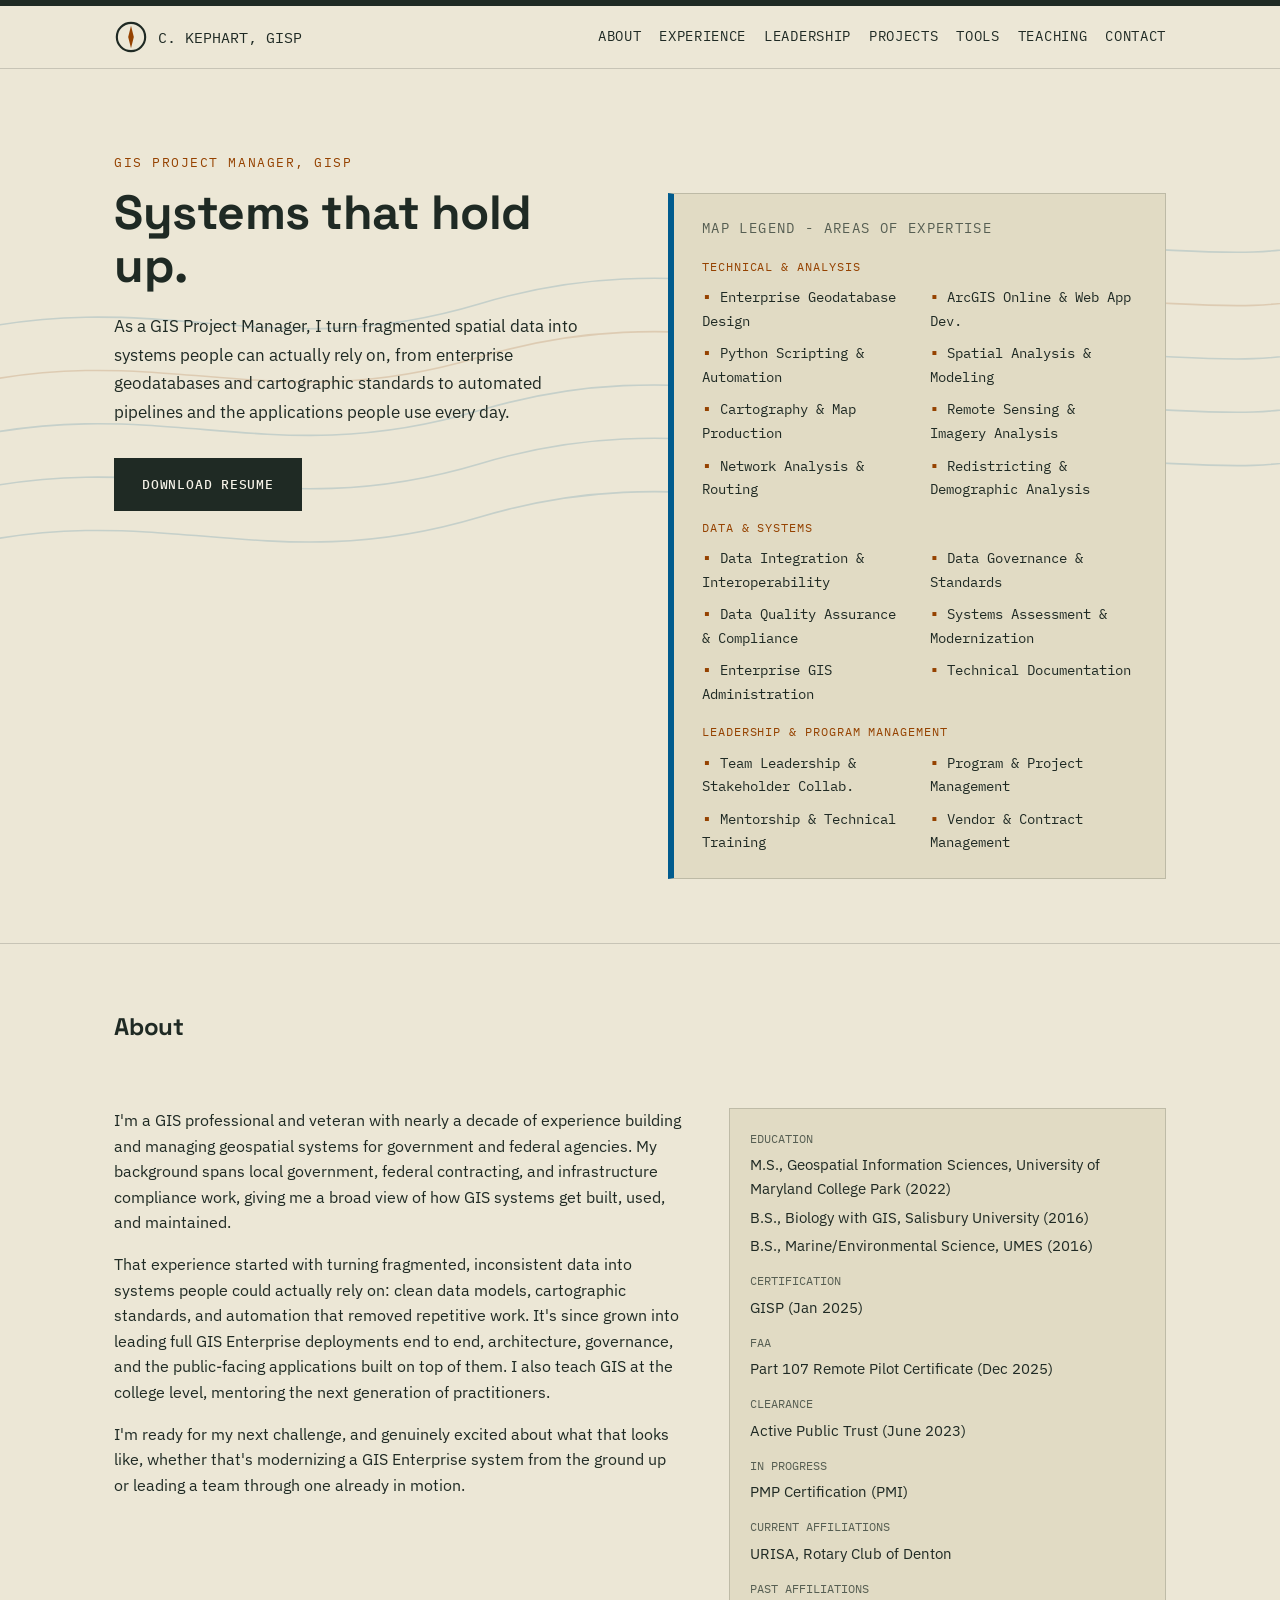
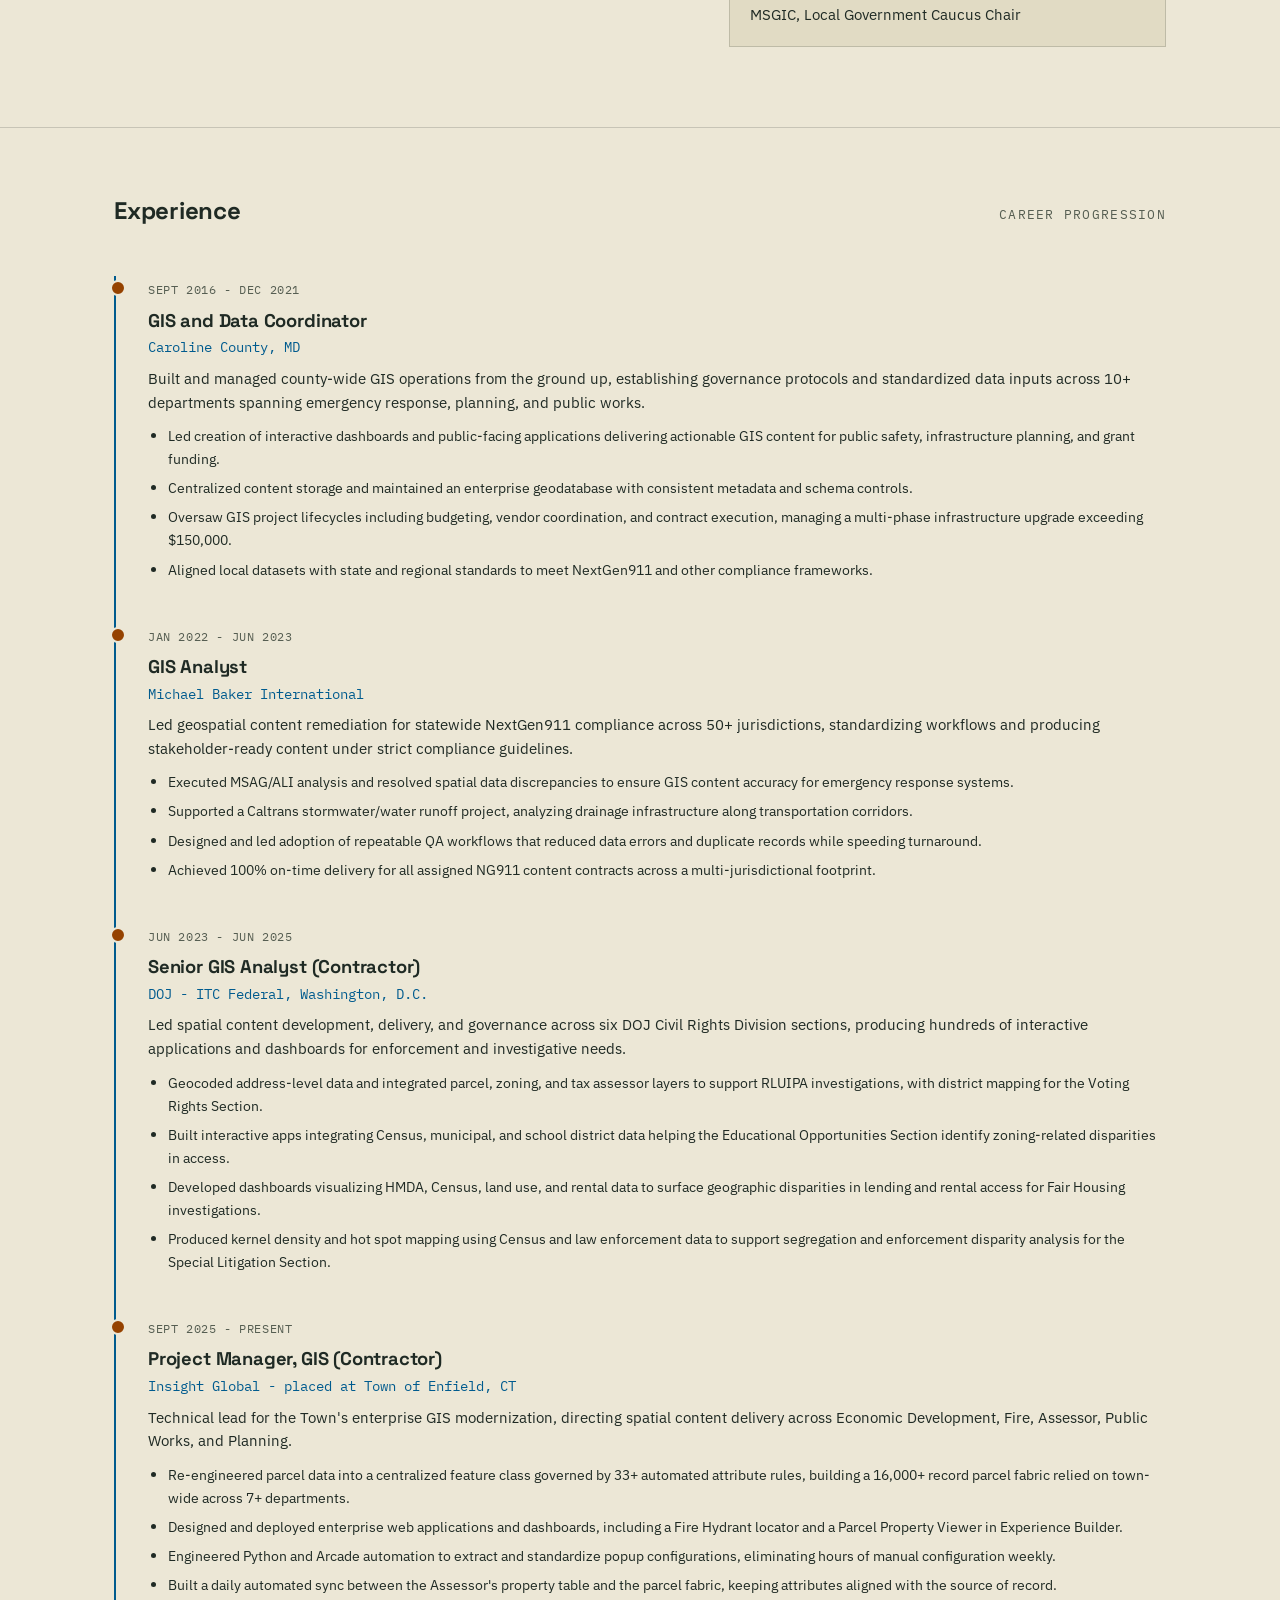
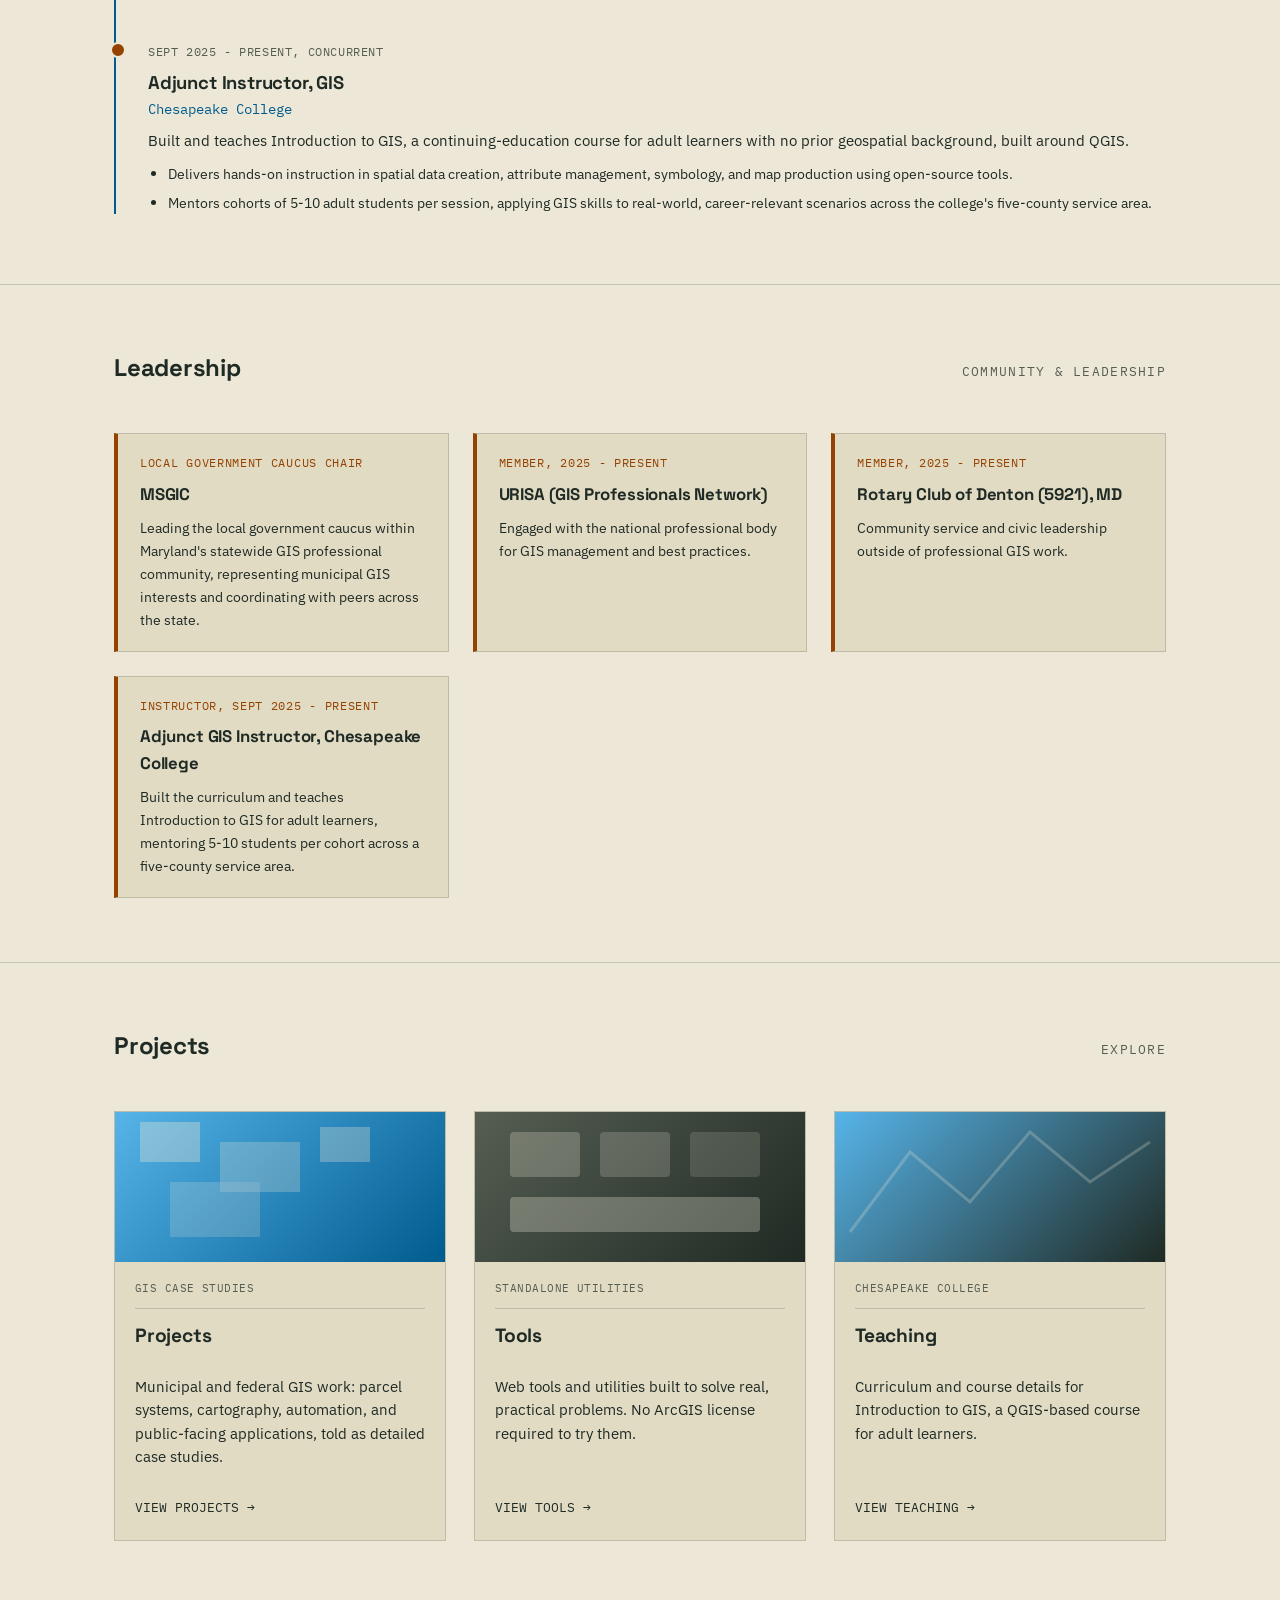
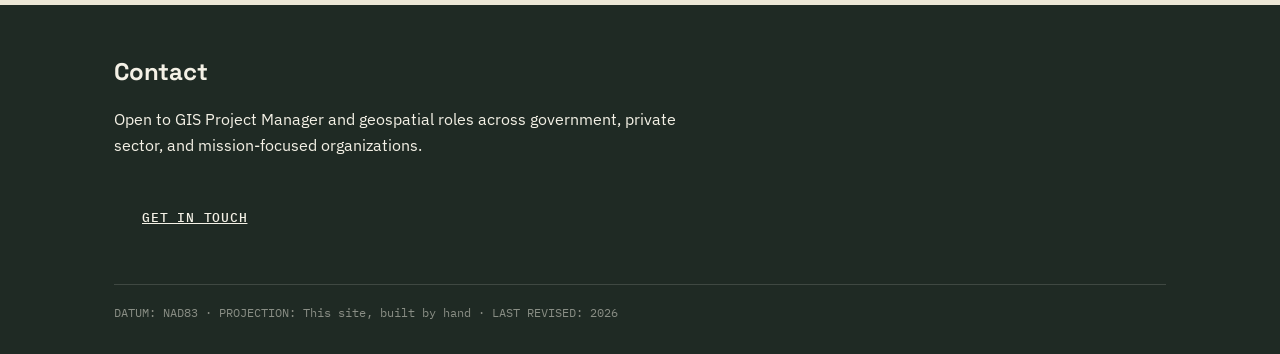
==== index.html @ 97ca21b7 "Add files via upload" ====
<!DOCTYPE html>
<html lang="en">
<head>
<meta charset="UTF-8">
<meta name="viewport" content="width=device-width, initial-scale=1.0">
<title>Chris Kephart, GISP - GIS Portfolio</title>
<meta name="description" content="GIS Project Manager & Analyst - cartography, geospatial automation, and web mapping portfolio.">
<link rel="preconnect" href="https://fonts.googleapis.com">
<link href="https://fonts.googleapis.com/css2?family=Space+Grotesk:wght@500;700&family=IBM+Plex+Sans:wght@400;500;600&family=IBM+Plex+Mono:wght@400;500&display=swap" rel="stylesheet">
<link rel="stylesheet" href="css/style.css">
</head>
<body>

<div class="chart-frame">
  <nav class="wrap">
    <a href="index.html" class="brand" style="text-decoration:none;">
      <svg class="compass" viewBox="0 0 24 24" fill="none" xmlns="http://www.w3.org/2000/svg">
        <circle cx="12" cy="12" r="10" stroke="#1F2A24" stroke-width="1.5"/>
        <path d="M12 4L14 12L12 20L10 12L12 4Z" fill="#954200"/>
      </svg>
      C. KEPHART, GISP
    </a>
    <div class="nav-links">
      <a href="#about">About</a>
      <a href="#experience">Experience</a>
      <a href="#leadership">Leadership</a>
      <a href="projects/index.html">Projects</a>
      <a href="tools/index.html">Tools</a>
      <a href="teaching/index.html">Teaching</a>
      <a href="contact.html">Contact</a>
    </div>
  </nav>
</div>

<header class="hero">
  <svg class="contour-bg" viewBox="0 0 1200 500" preserveAspectRatio="none" xmlns="http://www.w3.org/2000/svg">
    <path d="M-50,450 C150,400 250,480 450,420 C650,360 750,440 950,380 C1050,350 1150,390 1250,360" stroke="#005B8E" stroke-width="1.5" fill="none"/>
    <path d="M-50,400 C150,350 250,430 450,370 C650,310 750,390 950,330 C1050,300 1150,340 1250,310" stroke="#005B8E" stroke-width="1.5" fill="none"/>
    <path d="M-50,350 C150,300 250,380 450,320 C650,260 750,340 950,280 C1050,250 1150,290 1250,260" stroke="#005B8E" stroke-width="1.5" fill="none"/>
    <path d="M-50,300 C150,250 250,330 450,270 C650,210 750,290 950,230 C1050,200 1150,240 1250,210" stroke="#954200" stroke-width="1.5" fill="none"/>
    <path d="M-50,250 C150,200 250,280 450,220 C650,160 750,240 950,180 C1050,150 1150,190 1250,160" stroke="#005B8E" stroke-width="1.5" fill="none"/>
  </svg>
  <div class="wrap">
    <div class="hero-grid">
      <div>
        <div class="eyebrow">GIS Project Manager, GISP</div>
        <h1>Systems that hold up.</h1>
        <p class="lede">As a GIS Project Manager, I turn fragmented spatial data into systems people can actually rely on, from enterprise geodatabases and cartographic standards to automated pipelines and the applications people use every day.</p>
        <div class="hero-actions">
          <a href="assets/resume.pdf" class="btn">Download Resume</a>
        </div>
      </div>

      <div class="legend-box legend-box-large">
        <div class="legend-title">Map Legend - Areas of Expertise</div>

        <div class="legend-subtitle">Technical &amp; Analysis</div>
        <div class="legend-grid legend-grid-large">
          <span>Enterprise Geodatabase Design</span>
          <span>ArcGIS Online &amp; Web App Dev.</span>
          <span>Python Scripting &amp; Automation</span>
          <span>Spatial Analysis &amp; Modeling</span>
          <span>Cartography &amp; Map Production</span>
          <span>Remote Sensing &amp; Imagery Analysis</span>
          <span>Network Analysis &amp; Routing</span>
          <span>Redistricting &amp; Demographic Analysis</span>
        </div>

        <div class="legend-subtitle">Data &amp; Systems</div>
        <div class="legend-grid legend-grid-large">
          <span>Data Integration &amp; Interoperability</span>
          <span>Data Governance &amp; Standards</span>
          <span>Data Quality Assurance &amp; Compliance</span>
          <span>Systems Assessment &amp; Modernization</span>
          <span>Enterprise GIS Administration</span>
          <span>Technical Documentation</span>
        </div>

        <div class="legend-subtitle">Leadership &amp; Program Management</div>
        <div class="legend-grid legend-grid-large">
          <span>Team Leadership &amp; Stakeholder Collab.</span>
          <span>Program &amp; Project Management</span>
          <span>Mentorship &amp; Technical Training</span>
          <span>Vendor &amp; Contract Management</span>
        </div>
      </div>
    </div>
  </div>
</header>

<section id="about">
  <div class="wrap">
    <div class="section-head">
      <h2>About</h2>
    </div>
    <div class="about-grid">
      <div>
        <p>I'm a GIS professional and veteran with nearly a decade of experience building and managing geospatial systems for government and federal agencies. My background spans local government, federal contracting, and infrastructure compliance work, giving me a broad view of how GIS systems get built, used, and maintained.</p>
        <p>That experience started with turning fragmented, inconsistent data into systems people could actually rely on: clean data models, cartographic standards, and automation that removed repetitive work. It's since grown into leading full GIS Enterprise deployments end to end, architecture, governance, and the public-facing applications built on top of them. I also teach GIS at the college level, mentoring the next generation of practitioners.</p>
        <p>I'm ready for my next challenge, and genuinely excited about what that looks like, whether that's modernizing a GIS Enterprise system from the ground up or leading a team through one already in motion.</p>
      </div>
      <dl class="credentials">
        <dt>Education</dt>
        <dd>M.S., Geospatial Information Sciences, University of Maryland College Park (2022)</dd>
        <dd>B.S., Biology with GIS, Salisbury University (2016)</dd>
        <dd>B.S., Marine/Environmental Science, UMES (2016)</dd>
        <dt>Certification</dt>
        <dd>GISP (Jan 2025)</dd>
        <dt>FAA</dt>
        <dd>Part 107 Remote Pilot Certificate (Dec 2025)</dd>
        <dt>Clearance</dt>
        <dd>Active Public Trust (June 2023)</dd>
        <dt>In Progress</dt>
        <dd>PMP Certification (PMI)</dd>
        <dt>Current Affiliations</dt>
        <dd>URISA, Rotary Club of Denton</dd>
        <dt>Past Affiliations</dt>
        <dd>MSGIC, Local Government Caucus Chair</dd>
      </dl>
    </div>
  </div>
</section>

<section id="experience">
  <div class="wrap">
    <div class="section-head">
      <h2>Experience</h2>
      <span class="section-tag">Career Progression</span>
    </div>
    <div class="timeline">

      <div class="timeline-item">
        <span class="role-date">Sept 2016 - Dec 2021</span>
        <h3>GIS and Data Coordinator</h3>
        <span class="employer">Caroline County, MD</span>
        <p>Built and managed county-wide GIS operations from the ground up, establishing governance protocols and standardized data inputs across 10+ departments spanning emergency response, planning, and public works.</p>
        <ul>
          <li>Led creation of interactive dashboards and public-facing applications delivering actionable GIS content for public safety, infrastructure planning, and grant funding.</li>
          <li>Centralized content storage and maintained an enterprise geodatabase with consistent metadata and schema controls.</li>
          <li>Oversaw GIS project lifecycles including budgeting, vendor coordination, and contract execution, managing a multi-phase infrastructure upgrade exceeding $150,000.</li>
          <li>Aligned local datasets with state and regional standards to meet NextGen911 and other compliance frameworks.</li>
        </ul>
      </div>

      <div class="timeline-item">
        <span class="role-date">Jan 2022 - Jun 2023</span>
        <h3>GIS Analyst</h3>
        <span class="employer">Michael Baker International</span>
        <p>Led geospatial content remediation for statewide NextGen911 compliance across 50+ jurisdictions, standardizing workflows and producing stakeholder-ready content under strict compliance guidelines.</p>
        <ul>
          <li>Executed MSAG/ALI analysis and resolved spatial data discrepancies to ensure GIS content accuracy for emergency response systems.</li>
          <li>Supported a Caltrans stormwater/water runoff project, analyzing drainage infrastructure along transportation corridors.</li>
          <li>Designed and led adoption of repeatable QA workflows that reduced data errors and duplicate records while speeding turnaround.</li>
          <li>Achieved 100% on-time delivery for all assigned NG911 content contracts across a multi-jurisdictional footprint.</li>
        </ul>
      </div>

      <div class="timeline-item">
        <span class="role-date">Jun 2023 - Jun 2025</span>
        <h3>Senior GIS Analyst (Contractor)</h3>
        <span class="employer">DOJ - ITC Federal, Washington, D.C.</span>
        <p>Led spatial content development, delivery, and governance across six DOJ Civil Rights Division sections, producing hundreds of interactive applications and dashboards for enforcement and investigative needs.</p>
        <ul>
          <li>Geocoded address-level data and integrated parcel, zoning, and tax assessor layers to support RLUIPA investigations, with district mapping for the Voting Rights Section.</li>
          <li>Built interactive apps integrating Census, municipal, and school district data helping the Educational Opportunities Section identify zoning-related disparities in access.</li>
          <li>Developed dashboards visualizing HMDA, Census, land use, and rental data to surface geographic disparities in lending and rental access for Fair Housing investigations.</li>
          <li>Produced kernel density and hot spot mapping using Census and law enforcement data to support segregation and enforcement disparity analysis for the Special Litigation Section.</li>
        </ul>
      </div>

      <div class="timeline-item">
        <span class="role-date">Sept 2025 - Present</span>
        <h3>Project Manager, GIS (Contractor)</h3>
        <span class="employer">Insight Global - placed at Town of Enfield, CT</span>
        <p>Technical lead for the Town's enterprise GIS modernization, directing spatial content delivery across Economic Development, Fire, Assessor, Public Works, and Planning.</p>
        <ul>
          <li>Re-engineered parcel data into a centralized feature class governed by 33+ automated attribute rules, building a 16,000+ record parcel fabric relied on town-wide across 7+ departments.</li>
          <li>Designed and deployed enterprise web applications and dashboards, including a Fire Hydrant locator and a Parcel Property Viewer in Experience Builder.</li>
          <li>Engineered Python and Arcade automation to extract and standardize popup configurations, eliminating hours of manual configuration weekly.</li>
          <li>Built a daily automated sync between the Assessor's property table and the parcel fabric, keeping attributes aligned with the source of record.</li>
        </ul>
      </div>

      <div class="timeline-item">
        <span class="role-date">Sept 2025 - Present, concurrent</span>
        <h3>Adjunct Instructor, GIS</h3>
        <span class="employer">Chesapeake College</span>
        <p>Built and teaches Introduction to GIS, a continuing-education course for adult learners with no prior geospatial background, built around QGIS.</p>
        <ul>
          <li>Delivers hands-on instruction in spatial data creation, attribute management, symbology, and map production using open-source tools.</li>
          <li>Mentors cohorts of 5-10 adult students per session, applying GIS skills to real-world, career-relevant scenarios across the college's five-county service area.</li>
        </ul>
      </div>

    </div>
  </div>
</section>

<section id="leadership">
  <div class="wrap">
    <div class="section-head">
      <h2>Leadership</h2>
      <span class="section-tag">Community &amp; Leadership</span>
    </div>
    <div class="leadership-grid">
      <div class="leadership-card">
        <span class="role-tag">Local Government Caucus Chair</span>
        <h3>MSGIC</h3>
        <p>Leading the local government caucus within Maryland's statewide GIS professional community, representing municipal GIS interests and coordinating with peers across the state.</p>
      </div>
      <div class="leadership-card">
        <span class="role-tag">Member, 2025 - Present</span>
        <h3>URISA (GIS Professionals Network)</h3>
        <p>Engaged with the national professional body for GIS management and best practices.</p>
      </div>
      <div class="leadership-card">
        <span class="role-tag">Member, 2025 - Present</span>
        <h3>Rotary Club of Denton (5921), MD</h3>
        <p>Community service and civic leadership outside of professional GIS work.</p>
      </div>
      <div class="leadership-card">
        <span class="role-tag">Instructor, Sept 2025 - Present</span>
        <h3>Adjunct GIS Instructor, Chesapeake College</h3>
        <p>Built the curriculum and teaches Introduction to GIS for adult learners, mentoring 5-10 students per cohort across a five-county service area.</p>
      </div>
    </div>
  </div>
</section>

<section id="projects">
  <div class="wrap">
    <div class="section-head">
      <h2>Projects</h2>
      <span class="section-tag">Explore</span>
    </div>
    <div class="projects-grid">

      <a class="sheet" href="projects/index.html" style="text-decoration:none; color:inherit;">
        <div class="sheet-thumb">
          <svg viewBox="0 0 300 150" xmlns="http://www.w3.org/2000/svg">
            <rect x="10" y="10" width="60" height="40" fill="#ECE7D6" opacity="0.7"/>
            <rect x="90" y="30" width="80" height="50" fill="#ECE7D6" opacity="0.5"/>
            <rect x="190" y="15" width="50" height="35" fill="#ECE7D6" opacity="0.6"/>
            <rect x="40" y="70" width="90" height="55" fill="#ECE7D6" opacity="0.4"/>
          </svg>
        </div>
        <div class="sheet-body">
          <div class="sheet-marginalia">
            <span>GIS CASE STUDIES</span>
          </div>
          <h3>Projects</h3>
          <p>Municipal and federal GIS work: parcel systems, cartography, automation, and public-facing applications, told as detailed case studies.</p>
          <div class="sheet-link">View projects →</div>
        </div>
      </a>

      <a class="sheet" href="tools/index.html" style="text-decoration:none; color:inherit;">
        <div class="sheet-thumb" style="background:linear-gradient(135deg,#565E52,#1F2A24);">
          <svg viewBox="0 0 300 150" xmlns="http://www.w3.org/2000/svg">
            <rect x="20" y="20" width="70" height="45" rx="4" fill="#ECE7D6" opacity="0.5"/>
            <rect x="110" y="20" width="70" height="45" rx="4" fill="#ECE7D6" opacity="0.4"/>
            <rect x="200" y="20" width="70" height="45" rx="4" fill="#ECE7D6" opacity="0.3"/>
            <rect x="20" y="85" width="250" height="35" rx="4" fill="#ECE7D6" opacity="0.6"/>
          </svg>
        </div>
        <div class="sheet-body">
          <div class="sheet-marginalia">
            <span>STANDALONE UTILITIES</span>
          </div>
          <h3>Tools</h3>
          <p>Web tools and utilities built to solve real, practical problems. No ArcGIS license required to try them.</p>
          <div class="sheet-link">View tools →</div>
        </div>
      </a>

      <a class="sheet" href="teaching/index.html" style="text-decoration:none; color:inherit;">
        <div class="sheet-thumb" style="background:linear-gradient(135deg,#56B4E9,#1F2A24);">
          <svg viewBox="0 0 300 150" xmlns="http://www.w3.org/2000/svg">
            <path d="M0,120 L60,40 L120,90 L180,20 L240,70 L300,30" stroke="#ECE7D6" stroke-width="3" fill="none" opacity="0.5"/>
          </svg>
        </div>
        <div class="sheet-body">
          <div class="sheet-marginalia">
            <span>CHESAPEAKE COLLEGE</span>
          </div>
          <h3>Teaching</h3>
          <p>Curriculum and course details for Introduction to GIS, a QGIS-based course for adult learners.</p>
          <div class="sheet-link">View teaching →</div>
        </div>
      </a>

    </div>
  </div>
</section>

<footer>
  <div class="wrap">
    <h2>Contact</h2>
    <p style="max-width: 60ch;">Open to GIS Project Manager and geospatial roles across government, private sector, and mission-focused organizations.</p>
    <a href="contact.html" class="btn" style="margin-top:16px;">Get In Touch</a>
    <div class="foot-note">DATUM: NAD83 · PROJECTION: This site, built by hand · LAST REVISED: 2026</div>
  </div>
</footer>

</body>
</html>
---- css/style.css ----
/* ============================================
   TOKENS
   ============================================ */
:root {
  --ink: #1F2A24;
  --forest: #005B8E;
  --forest-light: #56B4E9;
  --rust: #954200;
  --slate: #565E52;
  --paper: #ECE7D6;
  --paper-dark: #E1DBC4;
  --paper-darker: #D3CBAE;
  --cream-text: #F4F1E6;

  --font-display: 'Space Grotesk', sans-serif;
  --font-body: 'IBM Plex Sans', sans-serif;
  --font-mono: 'IBM Plex Mono', monospace;

  --border-hairline: 1px solid rgba(31, 42, 36, 0.18);
  --max-width: 1100px;
}

/* Anchor offset so sticky nav doesn't cover section headings when jumping */
#about, #experience, #leadership, #projects {
  scroll-margin-top: 90px;
}

* { box-sizing: border-box; }

html { scroll-behavior: smooth; }

@media (prefers-reduced-motion: reduce) {
  html { scroll-behavior: auto; }
  *, *::before, *::after {
    animation-duration: 0.01ms !important;
    animation-iteration-count: 1 !important;
    transition-duration: 0.01ms !important;
  }
}

body {
  margin: 0;
  background: var(--paper);
  color: var(--ink);
  font-family: var(--font-body);
  font-size: 16px;
  line-height: 1.6;
}

a { color: var(--forest); text-decoration: none; }
a:hover { text-decoration: underline; }
a:focus-visible, button:focus-visible {
  outline: 2px solid var(--rust);
  outline-offset: 3px;
}

h1, h2, h3 {
  font-family: var(--font-display);
  color: var(--ink);
  margin: 0 0 0.4em 0;
  letter-spacing: -0.01em;
}

.mono {
  font-family: var(--font-mono);
  letter-spacing: 0.02em;
}

.wrap {
  max-width: var(--max-width);
  margin: 0 auto;
  padding: 0 24px;
}

/* ============================================
   TOP FRAME / NAV - border like a chart sheet
   ============================================ */
.chart-frame {
  border-top: 6px solid var(--ink);
  border-bottom: var(--border-hairline);
  background: var(--paper);
  position: sticky;
  top: 0;
  z-index: 50;
}

nav.wrap {
  display: flex;
  align-items: center;
  justify-content: space-between;
  padding-top: 14px;
  padding-bottom: 14px;
}

.brand {
  display: flex;
  align-items: center;
  gap: 10px;
  font-family: var(--font-mono);
  font-size: 0.95rem;
  color: var(--ink);
}

.compass {
  width: 34px;
  height: 34px;
  flex-shrink: 0;
}

.nav-links {
  display: flex;
  flex-wrap: wrap;
  gap: 8px 18px;
  font-family: var(--font-mono);
  font-size: 0.85rem;
  text-transform: uppercase;
  letter-spacing: 0.05em;
}

.nav-links a { color: var(--ink); }
.nav-links a:hover { color: var(--forest); text-decoration: none; border-bottom: 2px solid var(--rust); }

/* ============================================
   HERO - styled like a map title block
   ============================================ */
.hero {
  position: relative;
  padding: 84px 0 64px;
  overflow: hidden;
  border-bottom: var(--border-hairline);
}

.contour-bg {
  position: absolute;
  inset: 0;
  opacity: 0.16;
  pointer-events: none;
}

.hero .wrap { position: relative; z-index: 1; }

.hero-grid {
  display: grid;
  grid-template-columns: 1fr 1fr;
  gap: 56px;
  align-items: start;
}
@media (max-width: 860px) {
  .hero-grid { grid-template-columns: 1fr; gap: 40px; }
}

.eyebrow {
  font-family: var(--font-mono);
  font-size: 0.8rem;
  text-transform: uppercase;
  letter-spacing: 0.12em;
  color: var(--rust);
  margin-bottom: 14px;
}

.hero h1 {
  font-size: clamp(2rem, 4vw, 3rem);
  max-width: 14ch;
  line-height: 1.1;
  margin-top: 4px;
}

.hero p.lede {
  max-width: 48ch;
  font-size: 1.08rem;
  color: var(--ink);
  margin-top: 18px;
  line-height: 1.65;
}

.hero-actions {
  margin-top: 32px;
  display: flex;
  gap: 14px;
  flex-wrap: wrap;
}

.btn {
  font-family: var(--font-mono);
  font-size: 0.82rem;
  font-weight: 500;
  text-transform: uppercase;
  letter-spacing: 0.06em;
  padding: 14px 26px;
  border: 2px solid var(--ink);
  background: var(--ink);
  color: var(--cream-text);
  cursor: pointer;
  display: inline-block;
  transition: background 0.15s ease, border-color 0.15s ease, transform 0.1s ease;
}
.btn:hover { background: var(--forest); border-color: var(--forest); text-decoration: none; transform: translateY(-1px); }

.btn-outline {
  background: transparent;
  color: var(--ink);
}
.btn-outline:hover { background: var(--ink); color: var(--cream-text); }

/* Title-block legend box */
.legend-box {
  margin-top: 40px;
  border: var(--border-hairline);
  border-left: 4px solid var(--forest);
  background: var(--paper-dark);
  padding: 18px 22px;
  max-width: 640px;
}

.legend-box .legend-title {
  font-family: var(--font-mono);
  font-size: 0.75rem;
  text-transform: uppercase;
  letter-spacing: 0.1em;
  color: var(--slate);
  margin-bottom: 10px;
}

.legend-grid {
  display: grid;
  grid-template-columns: repeat(auto-fill, minmax(150px, 1fr));
  gap: 8px 20px;
  font-family: var(--font-mono);
  font-size: 0.82rem;
}

.legend-grid span::before {
  content: "▪";
  color: var(--rust);
  margin-right: 8px;
}

.legend-box-large {
  max-width: 820px;
  padding: 24px 28px;
  border-left-width: 6px;
}
.legend-box-large .legend-title {
  font-size: 0.85rem;
  margin-bottom: 16px;
}
.legend-subtitle {
  font-family: var(--font-mono);
  font-size: 0.72rem;
  text-transform: uppercase;
  letter-spacing: 0.08em;
  color: var(--rust);
  margin: 18px 0 8px;
}
.legend-subtitle:first-of-type { margin-top: 0; }
.legend-grid-large {
  font-size: 0.88rem;
  gap: 8px 20px;
}
.legend-grid-large span::before {
  font-size: 1rem;
}
section { padding: 64px 0; }
section + section { border-top: var(--border-hairline); }

.section-head {
  display: flex;
  align-items: baseline;
  justify-content: space-between;
  margin-bottom: 36px;
  flex-wrap: wrap;
  gap: 10px;
}

.section-tag {
  font-family: var(--font-mono);
  font-size: 0.8rem;
  color: var(--slate);
  text-transform: uppercase;
  letter-spacing: 0.1em;
}

/* About */
.about-grid {
  display: grid;
  grid-template-columns: 1.3fr 1fr;
  gap: 48px;
}
@media (max-width: 760px) {
  .about-grid { grid-template-columns: 1fr; }
}

.credentials {
  border: var(--border-hairline);
  background: var(--paper-dark);
  padding: 20px;
}
.credentials dt {
  font-family: var(--font-mono);
  font-size: 0.75rem;
  text-transform: uppercase;
  color: var(--slate);
  margin-top: 14px;
}
.credentials dt:first-child { margin-top: 0; }
.credentials dd {
  margin: 4px 0 0 0;
  font-size: 0.95rem;
}

/* Projects grid - "map sheets" */
.projects-grid {
  display: grid;
  grid-template-columns: repeat(auto-fit, minmax(280px, 1fr));
  gap: 28px;
}

.sheet {
  border: var(--border-hairline);
  background: var(--paper-dark);
  display: flex;
  flex-direction: column;
  transition: transform 0.15s ease, box-shadow 0.15s ease;
}
.sheet:hover {
  transform: translateY(-3px);
  box-shadow: 4px 4px 0 var(--forest);
}

.sheet-thumb {
  height: 150px;
  background: linear-gradient(135deg, var(--forest-light), var(--forest));
  position: relative;
  overflow: hidden;
}
.sheet-thumb svg { width: 100%; height: 100%; opacity: 0.5; }

.sheet-body { padding: 18px 20px 22px; flex: 1; display: flex; flex-direction: column; }

.sheet-marginalia {
  font-family: var(--font-mono);
  font-size: 0.7rem;
  color: var(--slate);
  text-transform: uppercase;
  letter-spacing: 0.04em;
  border-bottom: var(--border-hairline);
  padding-bottom: 10px;
  margin-bottom: 12px;
  display: flex;
  flex-wrap: wrap;
  gap: 4px 14px;
}

.sheet h3 { font-size: 1.2rem; margin-bottom: 8px; }
.sheet p { font-size: 0.92rem; color: var(--ink); flex: 1; }

.sheet-link {
  margin-top: 14px;
  font-family: var(--font-mono);
  font-size: 0.8rem;
  text-transform: uppercase;
}

.status-tag {
  display: inline-block;
  font-family: var(--font-mono);
  font-size: 0.65rem;
  text-transform: uppercase;
  padding: 2px 8px;
  border: 1px solid var(--rust);
  color: var(--rust);
  margin-left: 8px;
}

/* Timeline */
.timeline {
  position: relative;
  padding-left: 32px;
  border-left: 2px solid var(--forest);
}

.timeline-item {
  position: relative;
  padding-bottom: 36px;
}
.timeline-item:last-child { padding-bottom: 0; }

.timeline-item::before {
  content: "";
  position: absolute;
  left: -38px;
  top: 4px;
  width: 12px;
  height: 12px;
  background: var(--rust);
  border: 2px solid var(--paper);
  border-radius: 50%;
}

.timeline-item .role-date {
  font-family: var(--font-mono);
  font-size: 0.75rem;
  color: var(--slate);
  text-transform: uppercase;
  letter-spacing: 0.05em;
}

.timeline-item h3 { font-size: 1.15rem; margin: 4px 0 2px; }
.timeline-item .employer {
  font-family: var(--font-mono);
  font-size: 0.85rem;
  color: var(--forest);
  margin-bottom: 8px;
  display: block;
}
.timeline-item p { font-size: 0.92rem; margin: 0 0 10px; }
.timeline-item ul {
  margin: 8px 0 0;
  padding-left: 20px;
  font-size: 0.9rem;
}
.timeline-item ul li { margin-bottom: 6px; }

.todo-note {
  font-family: var(--font-mono);
  font-size: 0.75rem;
  color: var(--rust);
}

/* Leadership */
.leadership-grid {
  display: grid;
  grid-template-columns: repeat(auto-fit, minmax(260px, 1fr));
  gap: 24px;
}
.leadership-card {
  border: var(--border-hairline);
  border-left: 4px solid var(--rust);
  background: var(--paper-dark);
  padding: 20px 22px;
}
.leadership-card .role-tag {
  font-family: var(--font-mono);
  font-size: 0.72rem;
  text-transform: uppercase;
  letter-spacing: 0.06em;
  color: var(--rust);
  margin-bottom: 8px;
  display: block;
}
.leadership-card h3 { font-size: 1.05rem; margin-bottom: 8px; }
.leadership-card p { font-size: 0.9rem; margin: 0; }

/* Footer / contact */
footer {
  background: var(--ink);
  color: var(--cream-text);
  padding: 48px 0 32px;
}
footer h2 { color: var(--cream-text); }
footer a { color: var(--cream-text); text-decoration: underline; }

.contact-row {
  display: flex;
  gap: 32px;
  flex-wrap: wrap;
  margin-top: 20px;
  font-family: var(--font-mono);
  font-size: 0.9rem;
}

.foot-note {
  margin-top: 40px;
  font-family: var(--font-mono);
  font-size: 0.75rem;
  color: rgba(244, 241, 230, 0.5);
  border-top: 1px solid rgba(244, 241, 230, 0.15);
  padding-top: 18px;
}

/* Project detail pages */
.project-hero {
  padding: 48px 0 32px;
  border-bottom: var(--border-hairline);
}
.back-link {
  font-family: var(--font-mono);
  font-size: 0.8rem;
  text-transform: uppercase;
  display: inline-block;
  margin-bottom: 24px;
}
.meta-strip {
  display: flex;
  flex-wrap: wrap;
  gap: 6px 28px;
  font-family: var(--font-mono);
  font-size: 0.82rem;
  color: var(--slate);
  border: var(--border-hairline);
  border-left: 4px solid var(--forest);
  background: var(--paper-dark);
  padding: 14px 20px;
  margin-top: 24px;
}
.meta-strip div span { color: var(--ink); display: block; font-size: 0.95rem; margin-top: 2px; }

.project-body { padding: 48px 0; max-width: 74ch; }
.project-body h2 { margin-top: 40px; font-size: 1.5rem; }
.project-body p { font-size: 1rem; }
.project-body img, .project-body .map-embed {
  width: 100%;
  border: var(--border-hairline);
  margin: 20px 0;
}
.map-embed { height: 420px; background: var(--paper-dark); }

/* Property viewer layout */
.viewer-layout {
  display: grid;
  grid-template-columns: 1fr 240px;
  gap: 0;
  border: var(--border-hairline);
  margin: 20px 0;
}
#property-viewer { height: 420px; }
.property-sidebar {
  background: var(--paper-dark);
  border-left: var(--border-hairline);
  padding: 16px;
}
.sidebar-title {
  font-family: var(--font-mono);
  font-size: 0.7rem;
  text-transform: uppercase;
  letter-spacing: 0.08em;
  color: var(--slate);
  margin-bottom: 12px;
  border-bottom: var(--border-hairline);
  padding-bottom: 8px;
}
.sidebar-field {
  font-size: 0.85rem;
  margin-bottom: 10px;
}
.sidebar-field span {
  display: block;
  font-family: var(--font-mono);
  font-size: 0.65rem;
  text-transform: uppercase;
  color: var(--slate);
  letter-spacing: 0.05em;
}
@media (max-width: 640px) {
  .viewer-layout { grid-template-columns: 1fr; }
}

/* Code block */
.code-block {
  background: var(--ink);
  color: var(--cream-text);
  font-family: var(--font-mono);
  font-size: 0.78rem;
  line-height: 1.55;
  padding: 20px;
  overflow-x: auto;
  border: var(--border-hairline);
  margin: 16px 0;
  white-space: pre;
}
.code-block .comment { color: var(--forest-light); }

.output-block {
  background: var(--paper-darker);
  font-family: var(--font-mono);
  font-size: 0.8rem;
  line-height: 1.5;
  padding: 16px 20px;
  border: var(--border-hairline);
  border-left: 4px solid var(--rust);
  margin: 16px 0;
  white-space: pre-wrap;
}

.subsection-label {
  font-family: var(--font-mono);
  font-size: 0.72rem;
  text-transform: uppercase;
  letter-spacing: 0.08em;
  color: var(--rust);
  margin: 40px 0 6px;
}
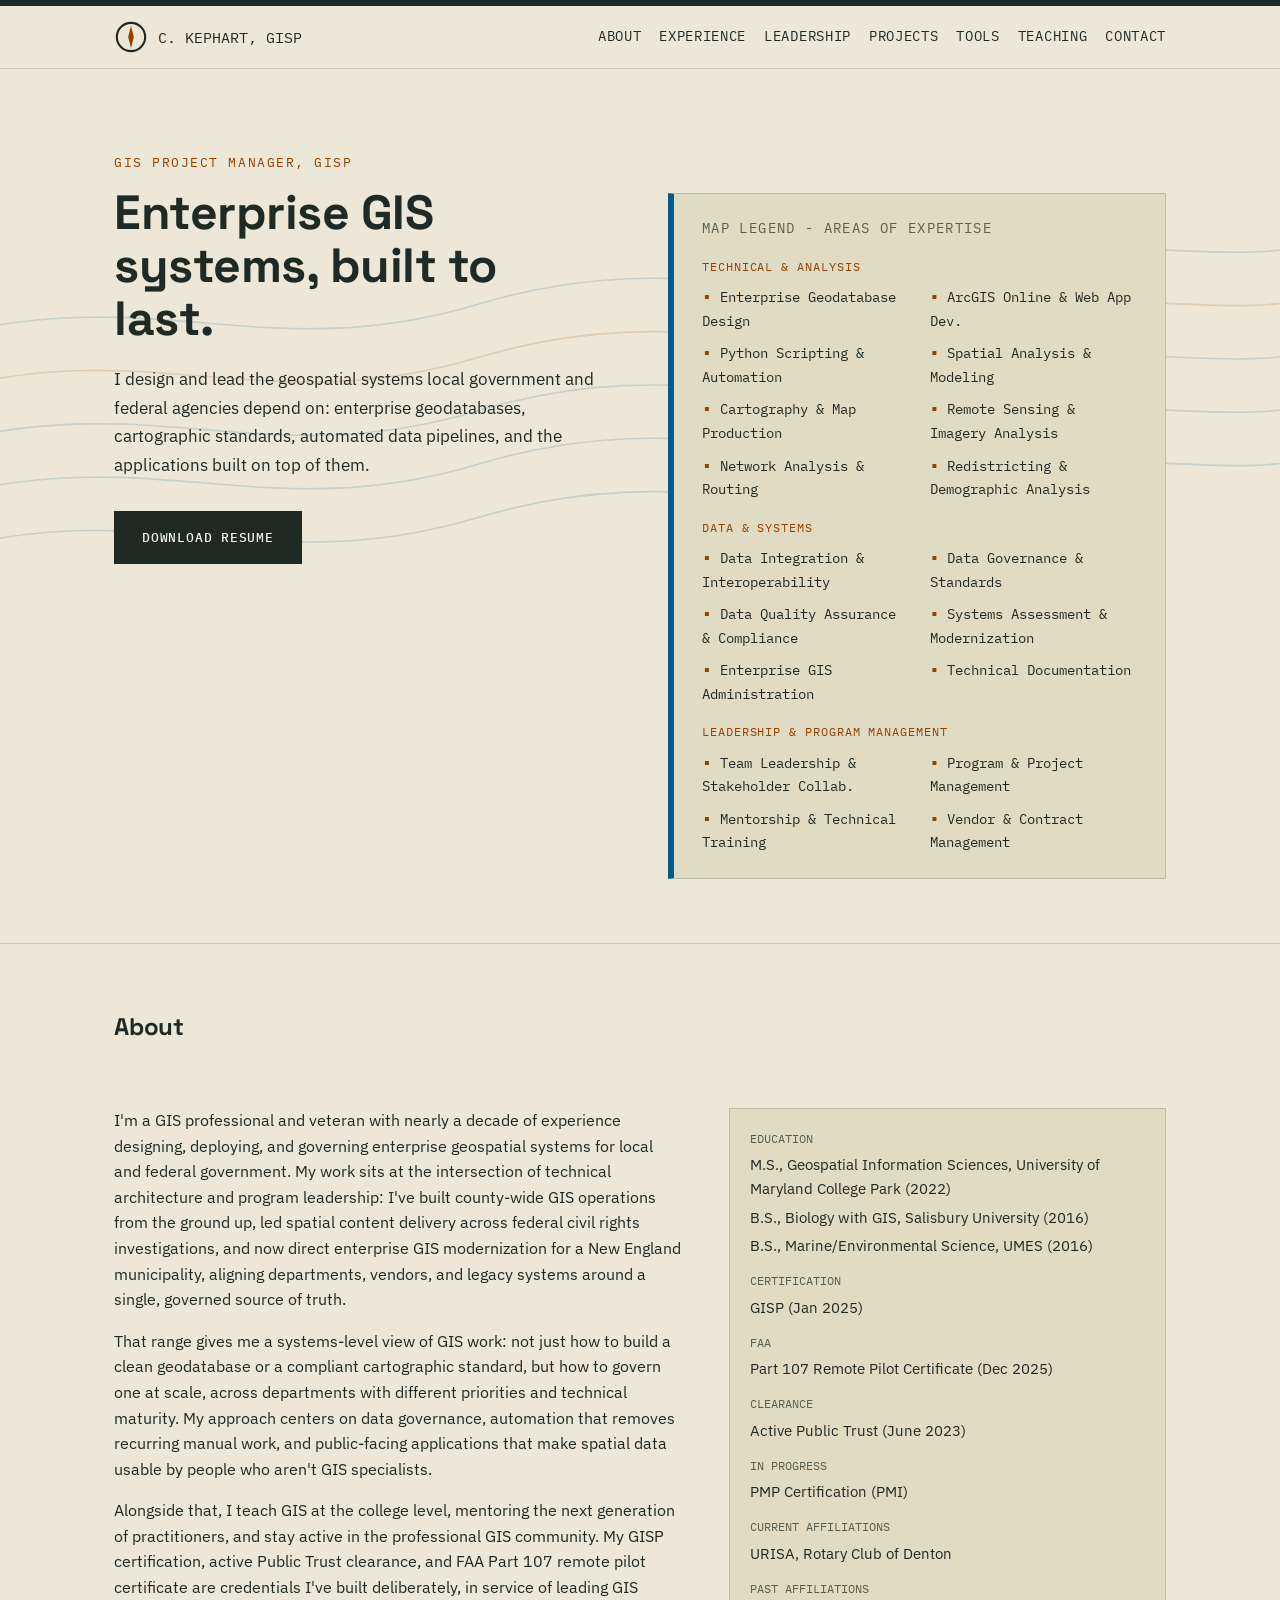
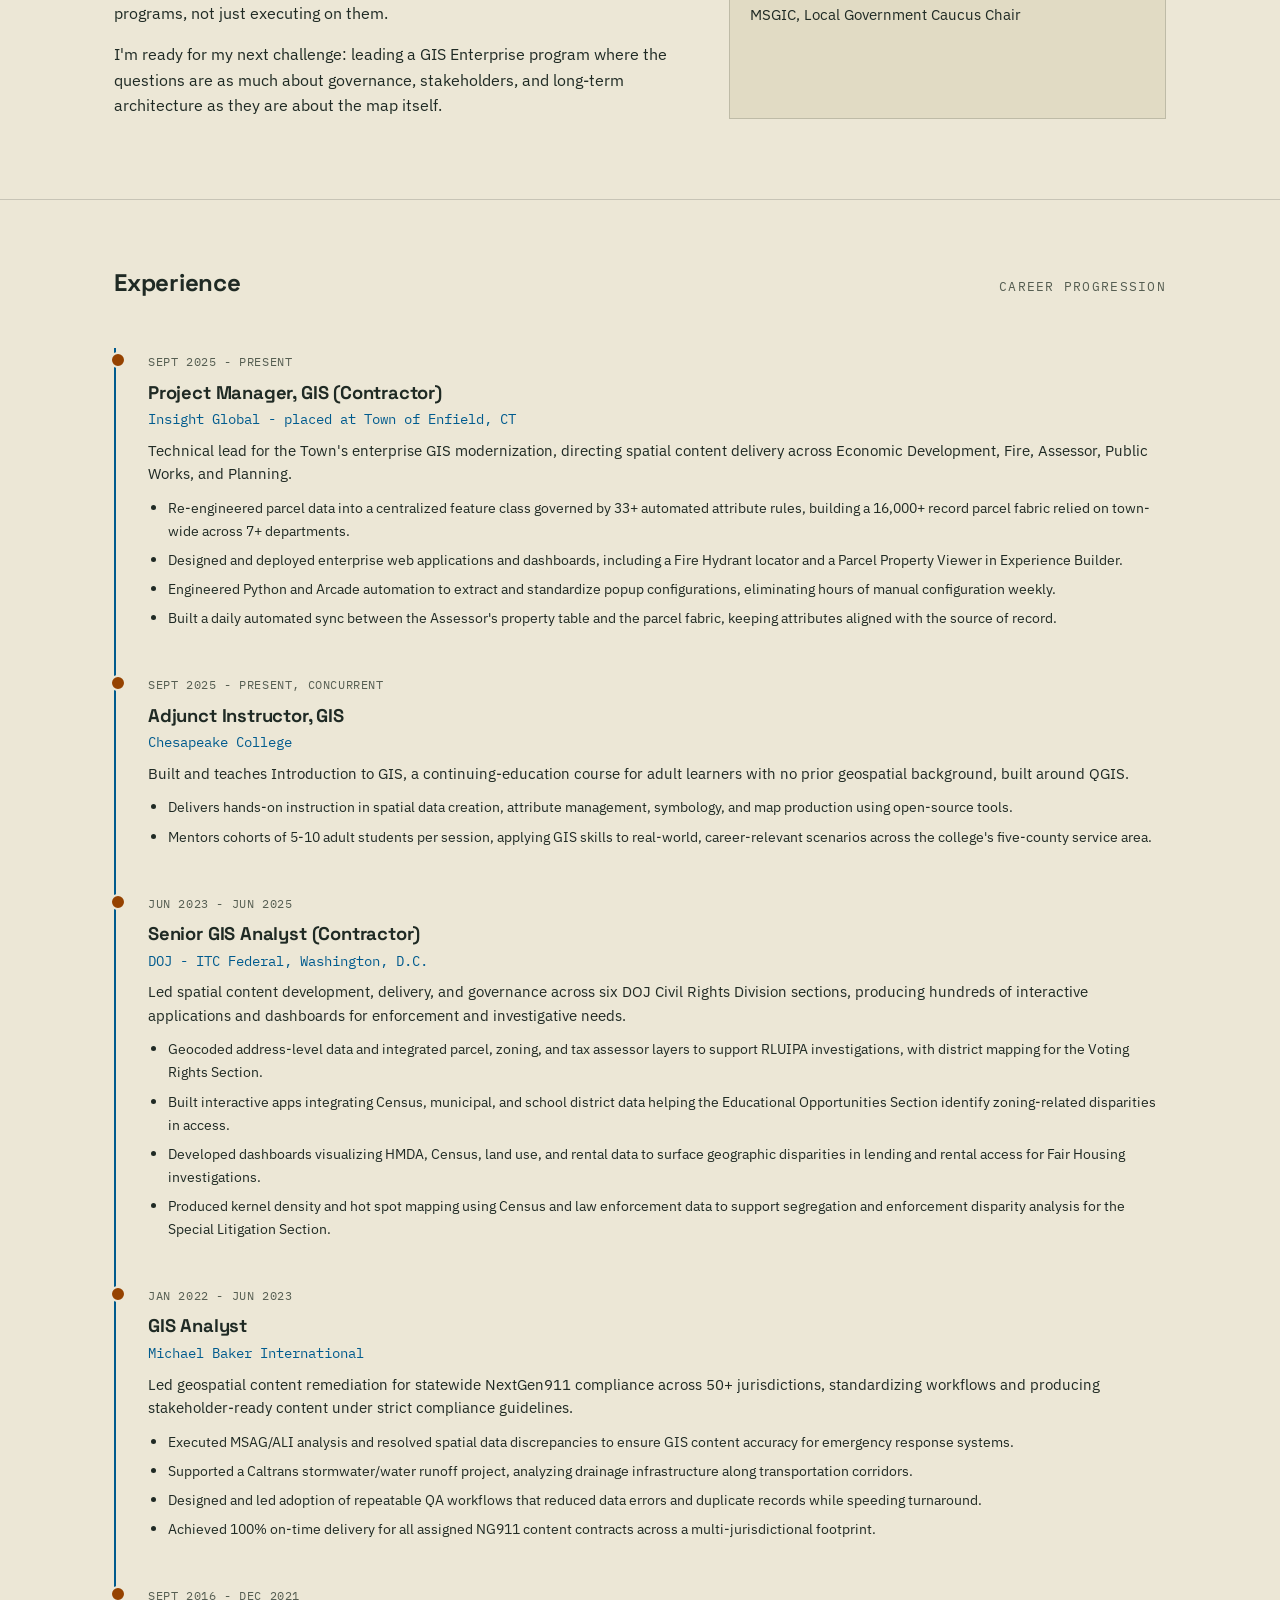
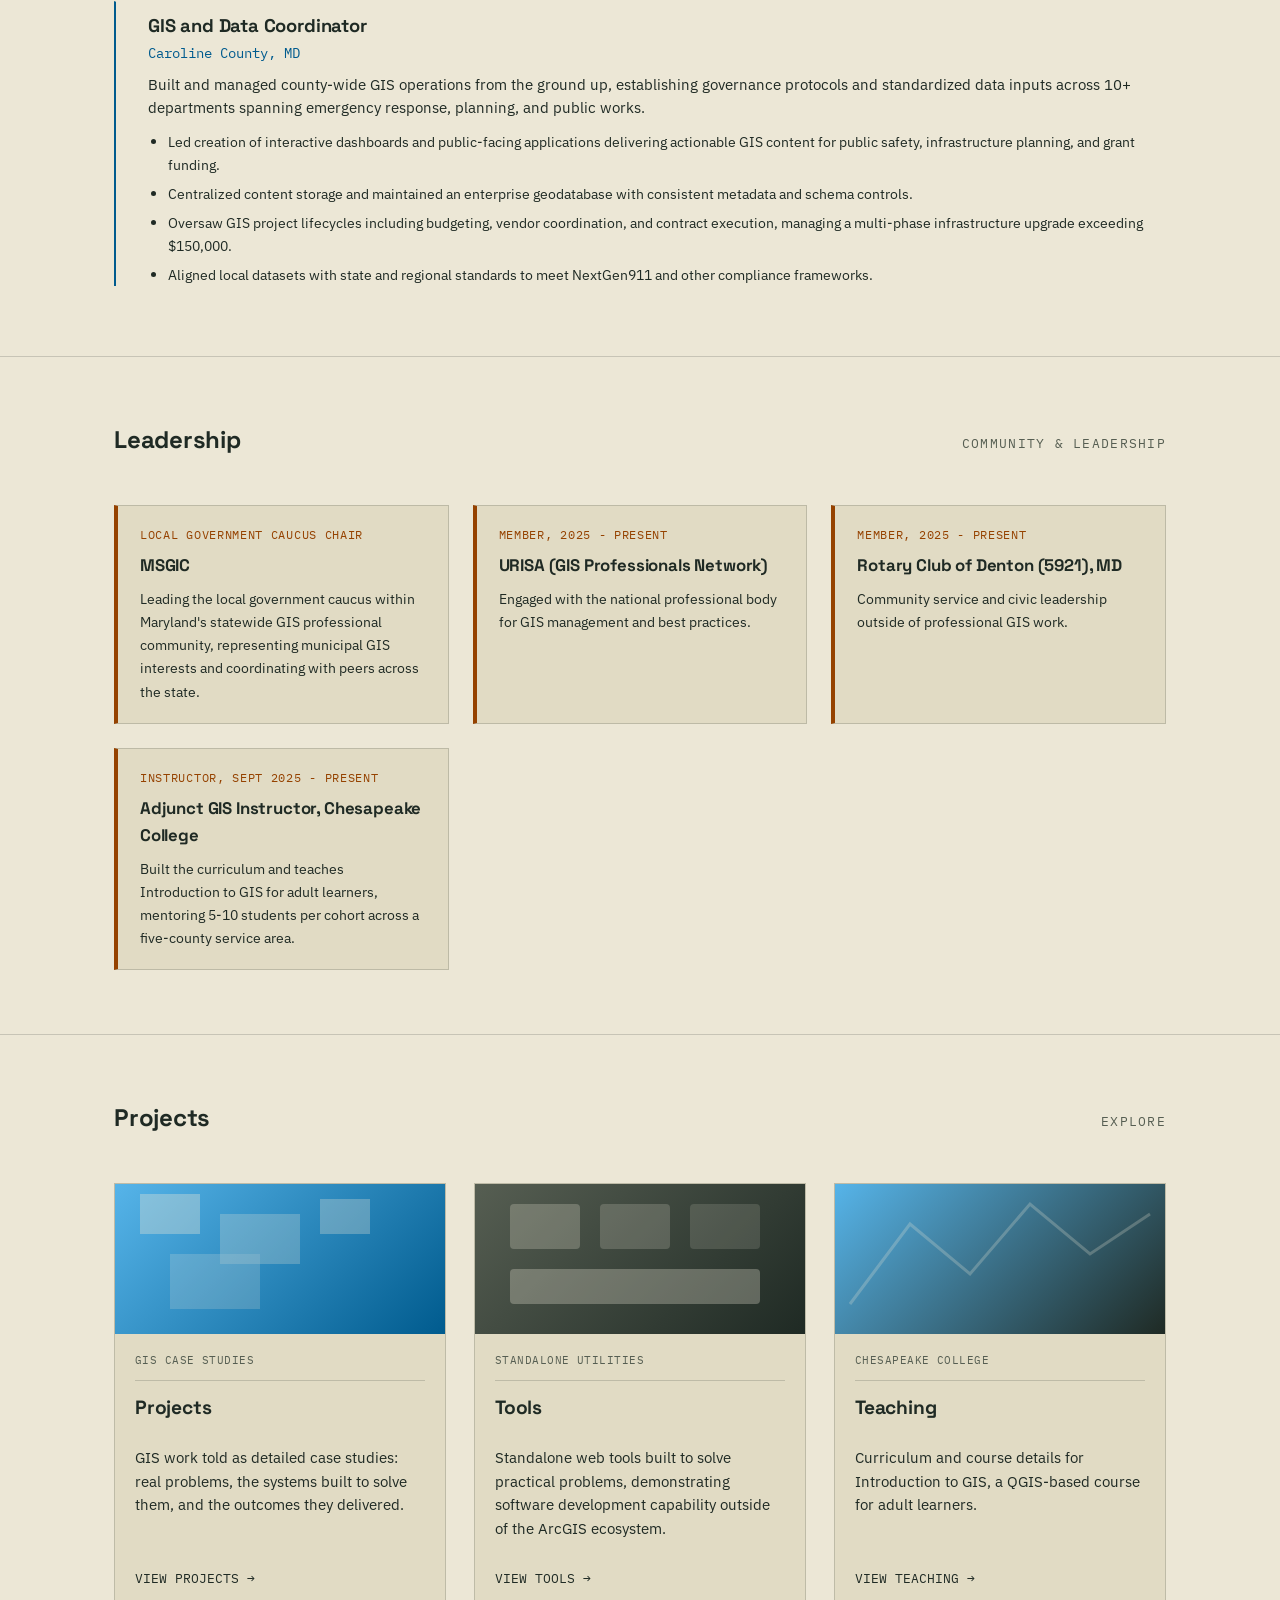
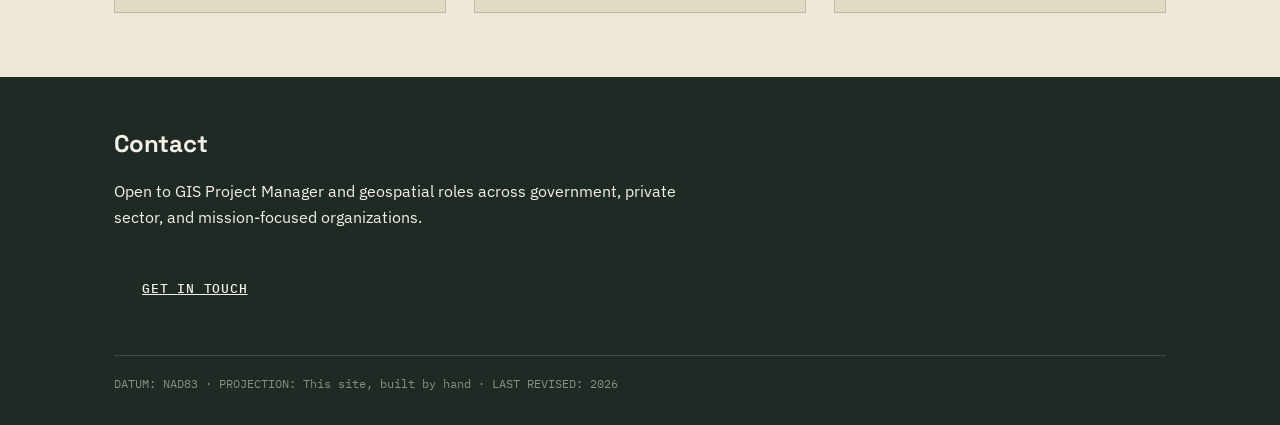
==== commit 74cfb918: "Add files via upload" ====
--- a/index.html
+++ b/index.html
@@ -13,7 +13,7 @@
 
 <div class="chart-frame">
   <nav class="wrap">
-    <a href="index.html" class="brand" style="text-decoration:none;">
+    <a href="#" class="brand" style="text-decoration:none;">
       <svg class="compass" viewBox="0 0 24 24" fill="none" xmlns="http://www.w3.org/2000/svg">
         <circle cx="12" cy="12" r="10" stroke="#1F2A24" stroke-width="1.5"/>
         <path d="M12 4L14 12L12 20L10 12L12 4Z" fill="#954200"/>
@@ -44,8 +44,8 @@
     <div class="hero-grid">
       <div>
         <div class="eyebrow">GIS Project Manager, GISP</div>
-        <h1>Systems that hold up.</h1>
-        <p class="lede">As a GIS Project Manager, I turn fragmented spatial data into systems people can actually rely on, from enterprise geodatabases and cartographic standards to automated pipelines and the applications people use every day.</p>
+        <h1>Enterprise GIS systems, built to last.</h1>
+        <p class="lede">I design and lead the geospatial systems local government and federal agencies depend on: enterprise geodatabases, cartographic standards, automated data pipelines, and the applications built on top of them.</p>
         <div class="hero-actions">
           <a href="assets/resume.pdf" class="btn">Download Resume</a>
         </div>
@@ -95,9 +95,10 @@
     </div>
     <div class="about-grid">
       <div>
-        <p>I'm a GIS professional and veteran with nearly a decade of experience building and managing geospatial systems for government and federal agencies. My background spans local government, federal contracting, and infrastructure compliance work, giving me a broad view of how GIS systems get built, used, and maintained.</p>
-        <p>That experience started with turning fragmented, inconsistent data into systems people could actually rely on: clean data models, cartographic standards, and automation that removed repetitive work. It's since grown into leading full GIS Enterprise deployments end to end, architecture, governance, and the public-facing applications built on top of them. I also teach GIS at the college level, mentoring the next generation of practitioners.</p>
-        <p>I'm ready for my next challenge, and genuinely excited about what that looks like, whether that's modernizing a GIS Enterprise system from the ground up or leading a team through one already in motion.</p>
+        <p>I'm a GIS professional and veteran with nearly a decade of experience designing, deploying, and governing enterprise geospatial systems for local and federal government. My work sits at the intersection of technical architecture and program leadership: I've built county-wide GIS operations from the ground up, led spatial content delivery across federal civil rights investigations, and now direct enterprise GIS modernization for a New England municipality, aligning departments, vendors, and legacy systems around a single, governed source of truth.</p>
+        <p>That range gives me a systems-level view of GIS work: not just how to build a clean geodatabase or a compliant cartographic standard, but how to govern one at scale, across departments with different priorities and technical maturity. My approach centers on data governance, automation that removes recurring manual work, and public-facing applications that make spatial data usable by people who aren't GIS specialists.</p>
+        <p>Alongside that, I teach GIS at the college level, mentoring the next generation of practitioners, and stay active in the professional GIS community. My GISP certification, active Public Trust clearance, and FAA Part 107 remote pilot certificate are credentials I've built deliberately, in service of leading GIS programs, not just executing on them.</p>
+        <p>I'm ready for my next challenge: leading a GIS Enterprise program where the questions are as much about governance, stakeholders, and long-term architecture as they are about the map itself.</p>
       </div>
       <dl class="credentials">
         <dt>Education</dt>
@@ -130,6 +131,56 @@
     <div class="timeline">
 
       <div class="timeline-item">
+        <span class="role-date">Sept 2025 - Present</span>
+        <h3>Project Manager, GIS (Contractor)</h3>
+        <span class="employer">Insight Global - placed at Town of Enfield, CT</span>
+        <p>Technical lead for the Town's enterprise GIS modernization, directing spatial content delivery across Economic Development, Fire, Assessor, Public Works, and Planning.</p>
+        <ul>
+          <li>Re-engineered parcel data into a centralized feature class governed by 33+ automated attribute rules, building a 16,000+ record parcel fabric relied on town-wide across 7+ departments.</li>
+          <li>Designed and deployed enterprise web applications and dashboards, including a Fire Hydrant locator and a Parcel Property Viewer in Experience Builder.</li>
+          <li>Engineered Python and Arcade automation to extract and standardize popup configurations, eliminating hours of manual configuration weekly.</li>
+          <li>Built a daily automated sync between the Assessor's property table and the parcel fabric, keeping attributes aligned with the source of record.</li>
+        </ul>
+      </div>
+
+      <div class="timeline-item">
+        <span class="role-date">Sept 2025 - Present, concurrent</span>
+        <h3>Adjunct Instructor, GIS</h3>
+        <span class="employer">Chesapeake College</span>
+        <p>Built and teaches Introduction to GIS, a continuing-education course for adult learners with no prior geospatial background, built around QGIS.</p>
+        <ul>
+          <li>Delivers hands-on instruction in spatial data creation, attribute management, symbology, and map production using open-source tools.</li>
+          <li>Mentors cohorts of 5-10 adult students per session, applying GIS skills to real-world, career-relevant scenarios across the college's five-county service area.</li>
+        </ul>
+      </div>
+
+      <div class="timeline-item">
+        <span class="role-date">Jun 2023 - Jun 2025</span>
+        <h3>Senior GIS Analyst (Contractor)</h3>
+        <span class="employer">DOJ - ITC Federal, Washington, D.C.</span>
+        <p>Led spatial content development, delivery, and governance across six DOJ Civil Rights Division sections, producing hundreds of interactive applications and dashboards for enforcement and investigative needs.</p>
+        <ul>
+          <li>Geocoded address-level data and integrated parcel, zoning, and tax assessor layers to support RLUIPA investigations, with district mapping for the Voting Rights Section.</li>
+          <li>Built interactive apps integrating Census, municipal, and school district data helping the Educational Opportunities Section identify zoning-related disparities in access.</li>
+          <li>Developed dashboards visualizing HMDA, Census, land use, and rental data to surface geographic disparities in lending and rental access for Fair Housing investigations.</li>
+          <li>Produced kernel density and hot spot mapping using Census and law enforcement data to support segregation and enforcement disparity analysis for the Special Litigation Section.</li>
+        </ul>
+      </div>
+
+      <div class="timeline-item">
+        <span class="role-date">Jan 2022 - Jun 2023</span>
+        <h3>GIS Analyst</h3>
+        <span class="employer">Michael Baker International</span>
+        <p>Led geospatial content remediation for statewide NextGen911 compliance across 50+ jurisdictions, standardizing workflows and producing stakeholder-ready content under strict compliance guidelines.</p>
+        <ul>
+          <li>Executed MSAG/ALI analysis and resolved spatial data discrepancies to ensure GIS content accuracy for emergency response systems.</li>
+          <li>Supported a Caltrans stormwater/water runoff project, analyzing drainage infrastructure along transportation corridors.</li>
+          <li>Designed and led adoption of repeatable QA workflows that reduced data errors and duplicate records while speeding turnaround.</li>
+          <li>Achieved 100% on-time delivery for all assigned NG911 content contracts across a multi-jurisdictional footprint.</li>
+        </ul>
+      </div>
+
+      <div class="timeline-item">
         <span class="role-date">Sept 2016 - Dec 2021</span>
         <h3>GIS and Data Coordinator</h3>
         <span class="employer">Caroline County, MD</span>
@@ -139,56 +190,6 @@
           <li>Centralized content storage and maintained an enterprise geodatabase with consistent metadata and schema controls.</li>
           <li>Oversaw GIS project lifecycles including budgeting, vendor coordination, and contract execution, managing a multi-phase infrastructure upgrade exceeding $150,000.</li>
           <li>Aligned local datasets with state and regional standards to meet NextGen911 and other compliance frameworks.</li>
-        </ul>
-      </div>
-
-      <div class="timeline-item">
-        <span class="role-date">Jan 2022 - Jun 2023</span>
-        <h3>GIS Analyst</h3>
-        <span class="employer">Michael Baker International</span>
-        <p>Led geospatial content remediation for statewide NextGen911 compliance across 50+ jurisdictions, standardizing workflows and producing stakeholder-ready content under strict compliance guidelines.</p>
-        <ul>
-          <li>Executed MSAG/ALI analysis and resolved spatial data discrepancies to ensure GIS content accuracy for emergency response systems.</li>
-          <li>Supported a Caltrans stormwater/water runoff project, analyzing drainage infrastructure along transportation corridors.</li>
-          <li>Designed and led adoption of repeatable QA workflows that reduced data errors and duplicate records while speeding turnaround.</li>
-          <li>Achieved 100% on-time delivery for all assigned NG911 content contracts across a multi-jurisdictional footprint.</li>
-        </ul>
-      </div>
-
-      <div class="timeline-item">
-        <span class="role-date">Jun 2023 - Jun 2025</span>
-        <h3>Senior GIS Analyst (Contractor)</h3>
-        <span class="employer">DOJ - ITC Federal, Washington, D.C.</span>
-        <p>Led spatial content development, delivery, and governance across six DOJ Civil Rights Division sections, producing hundreds of interactive applications and dashboards for enforcement and investigative needs.</p>
-        <ul>
-          <li>Geocoded address-level data and integrated parcel, zoning, and tax assessor layers to support RLUIPA investigations, with district mapping for the Voting Rights Section.</li>
-          <li>Built interactive apps integrating Census, municipal, and school district data helping the Educational Opportunities Section identify zoning-related disparities in access.</li>
-          <li>Developed dashboards visualizing HMDA, Census, land use, and rental data to surface geographic disparities in lending and rental access for Fair Housing investigations.</li>
-          <li>Produced kernel density and hot spot mapping using Census and law enforcement data to support segregation and enforcement disparity analysis for the Special Litigation Section.</li>
-        </ul>
-      </div>
-
-      <div class="timeline-item">
-        <span class="role-date">Sept 2025 - Present</span>
-        <h3>Project Manager, GIS (Contractor)</h3>
-        <span class="employer">Insight Global - placed at Town of Enfield, CT</span>
-        <p>Technical lead for the Town's enterprise GIS modernization, directing spatial content delivery across Economic Development, Fire, Assessor, Public Works, and Planning.</p>
-        <ul>
-          <li>Re-engineered parcel data into a centralized feature class governed by 33+ automated attribute rules, building a 16,000+ record parcel fabric relied on town-wide across 7+ departments.</li>
-          <li>Designed and deployed enterprise web applications and dashboards, including a Fire Hydrant locator and a Parcel Property Viewer in Experience Builder.</li>
-          <li>Engineered Python and Arcade automation to extract and standardize popup configurations, eliminating hours of manual configuration weekly.</li>
-          <li>Built a daily automated sync between the Assessor's property table and the parcel fabric, keeping attributes aligned with the source of record.</li>
-        </ul>
-      </div>
-
-      <div class="timeline-item">
-        <span class="role-date">Sept 2025 - Present, concurrent</span>
-        <h3>Adjunct Instructor, GIS</h3>
-        <span class="employer">Chesapeake College</span>
-        <p>Built and teaches Introduction to GIS, a continuing-education course for adult learners with no prior geospatial background, built around QGIS.</p>
-        <ul>
-          <li>Delivers hands-on instruction in spatial data creation, attribute management, symbology, and map production using open-source tools.</li>
-          <li>Mentors cohorts of 5-10 adult students per session, applying GIS skills to real-world, career-relevant scenarios across the college's five-county service area.</li>
         </ul>
       </div>
 
@@ -249,7 +250,7 @@
             <span>GIS CASE STUDIES</span>
           </div>
           <h3>Projects</h3>
-          <p>Municipal and federal GIS work: parcel systems, cartography, automation, and public-facing applications, told as detailed case studies.</p>
+          <p>GIS work told as detailed case studies: real problems, the systems built to solve them, and the outcomes they delivered.</p>
           <div class="sheet-link">View projects →</div>
         </div>
       </a>
@@ -268,7 +269,7 @@
             <span>STANDALONE UTILITIES</span>
           </div>
           <h3>Tools</h3>
-          <p>Web tools and utilities built to solve real, practical problems. No ArcGIS license required to try them.</p>
+          <p>Standalone web tools built to solve practical problems, demonstrating software development capability outside of the ArcGIS ecosystem.</p>
           <div class="sheet-link">View tools →</div>
         </div>
       </a>
--- a/css/style.css
+++ b/css/style.css
@@ -451,6 +451,41 @@
 .leadership-card h3 { font-size: 1.05rem; margin-bottom: 8px; }
 .leadership-card p { font-size: 0.9rem; margin: 0; }
 
+/* Contact form */
+.contact-form { margin-top: 8px; }
+.contact-form label {
+  display: block;
+  font-family: var(--font-mono);
+  font-size: 0.75rem;
+  text-transform: uppercase;
+  letter-spacing: 0.05em;
+  color: var(--slate);
+  margin: 14px 0 6px;
+}
+.contact-form label:first-child { margin-top: 0; }
+.contact-form input,
+.contact-form textarea {
+  width: 100%;
+  padding: 10px 12px;
+  border: var(--border-hairline);
+  background: var(--paper-dark);
+  color: var(--ink);
+  font-family: var(--font-body);
+  font-size: 0.95rem;
+}
+.contact-form input:focus,
+.contact-form textarea:focus {
+  outline: 2px solid var(--rust);
+  outline-offset: 1px;
+}
+.contact-form textarea { min-height: 120px; resize: vertical; }
+.form-status {
+  margin-top: 12px;
+  font-family: var(--font-mono);
+  font-size: 0.85rem;
+  color: var(--forest);
+}
+
 /* Footer / contact */
 footer {
   background: var(--ink);
